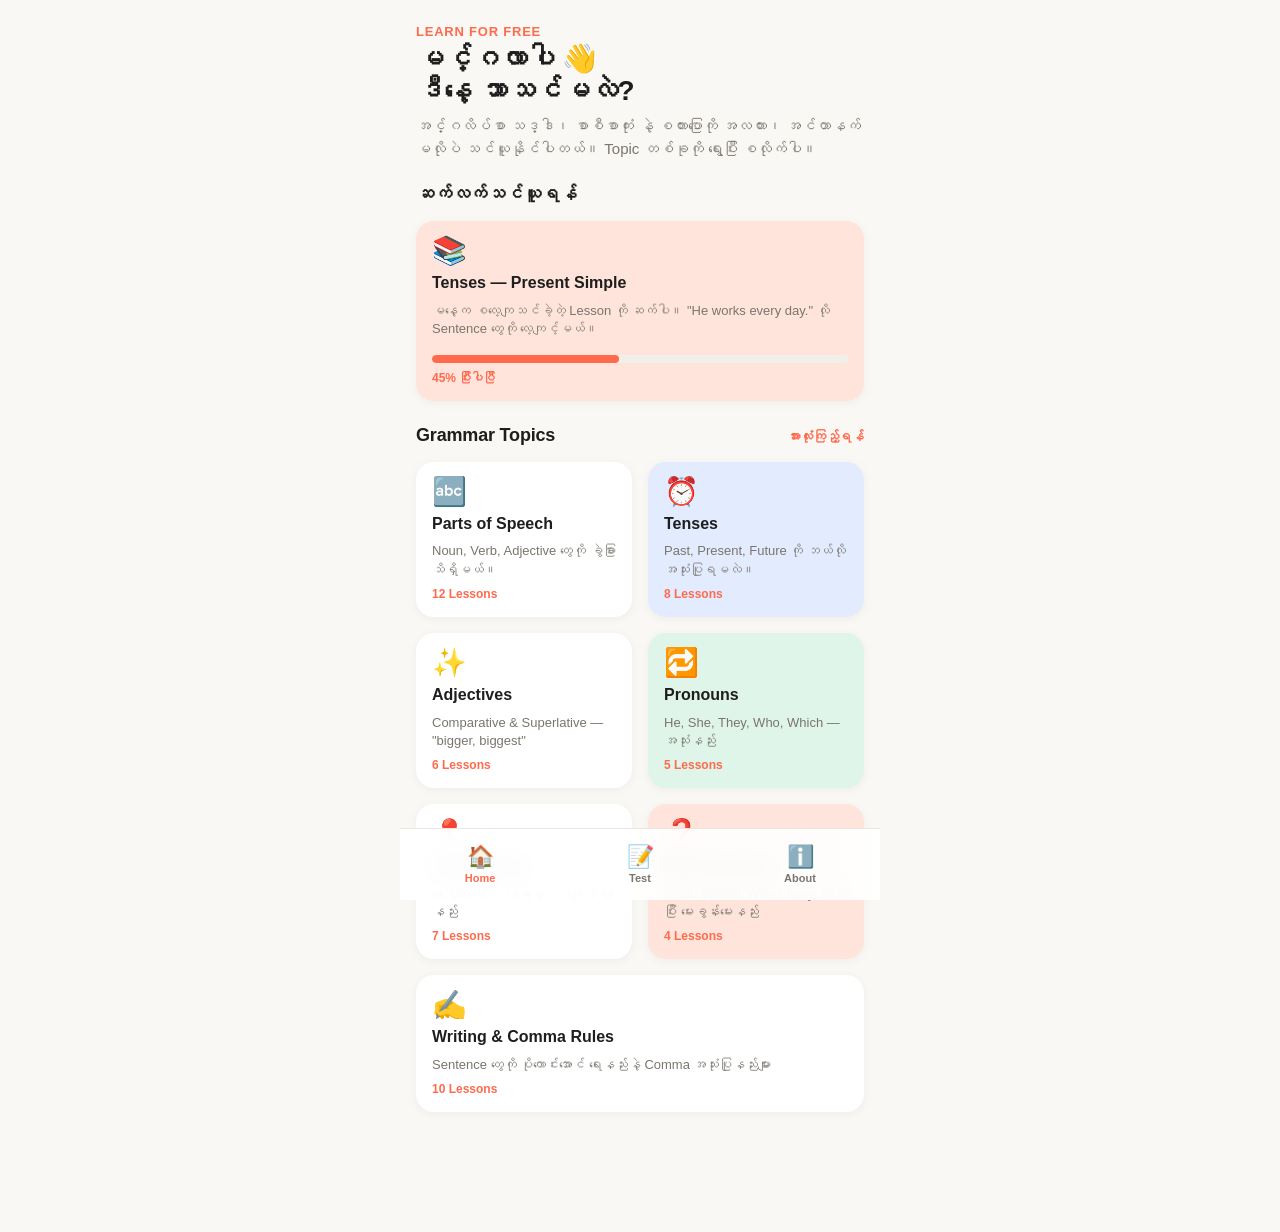
==== index.html @ e7f91034 "Initial app shell: HTML/CSS/JS PWA with Home, Test, About views" ====
<!DOCTYPE html>
<html lang="my">
<head>
  <meta charset="UTF-8" />
  <meta name="viewport" content="width=device-width, initial-scale=1, viewport-fit=cover, maximum-scale=1" />
  <meta name="theme-color" content="#FAF8F4" />
  <meta name="description" content="Learn for Free — အင်္ဂလိပ်စာ သဒ္ဒါ၊ စာစီစာကုံး နှင့် စကားပြောကို အလကားသင်ယူပါ" />
  <title>Learn for Free</title>

  <link rel="manifest" href="manifest.json" />
  <link rel="icon" href="icons/icon-192.png" />
  <link rel="apple-touch-icon" href="icons/icon-192.png" />
  <link rel="stylesheet" href="css/style.css" />
</head>
<body>
  <div class="app">

    <!-- ============================================
         HOME VIEW
         ============================================ -->
    <main id="view-home" class="view" data-view="home">
      <header class="view-header">
        <div class="view-header__eyebrow">Learn for Free</div>
        <h1 class="view-header__title">မင်္ဂလာပါ 👋<br />ဒီနေ့ ဘာသင်မလဲ?</h1>
        <p class="view-header__subtitle">
          အင်္ဂလိပ်စာ သဒ္ဒါ၊ စာစီစာကုံး နဲ့ စကားပြောကို အလကား၊ အင်တာနက်မလိုပဲ သင်ယူနိုင်ပါတယ်။ Topic တစ်ခုကို ရွေးပြီး စလိုက်ပါ။
        </p>
      </header>

      <section aria-labelledby="continue-heading">
        <div class="section-title" id="continue-heading">ဆက်လက်သင်ယူရန်</div>
        <div class="bento-grid bento-grid--single mb-lg">
          <div class="bento-card bento-card--accent">
            <div class="bento-card__icon">📚</div>
            <div class="bento-card__title">Tenses — Present Simple</div>
            <div class="bento-card__desc">မနေ့က စလေ့ကျသင်ခဲ့တဲ့ Lesson ကို ဆက်ပါ။ "He works every day." လို Sentence တွေကို လေ့ကျင့်မယ်။</div>
            <div class="progress mt-sm">
              <div class="progress__fill" style="width: 45%;"></div>
            </div>
            <div class="bento-card__meta">45% ပြီးပါပြီ</div>
          </div>
        </div>
      </section>

      <section aria-labelledby="topics-heading">
        <div class="section-title section-title--with-action" id="topics-heading">
          <span>Grammar Topics</span>
          <span class="section-title__action">အားလုံးကြည့်ရန်</span>
        </div>

        <div class="bento-grid">
          <div class="bento-card">
            <div class="bento-card__icon">🔤</div>
            <div class="bento-card__title">Parts of Speech</div>
            <div class="bento-card__desc">Noun, Verb, Adjective တွေကို ခွဲခြားသိရှိမယ်။</div>
            <div class="bento-card__meta">12 Lessons</div>
          </div>

          <div class="bento-card bento-card--accent2">
            <div class="bento-card__icon">⏰</div>
            <div class="bento-card__title">Tenses</div>
            <div class="bento-card__desc">Past, Present, Future ကို ဘယ်လို အသုံးပြုရမလဲ။</div>
            <div class="bento-card__meta">8 Lessons</div>
          </div>

          <div class="bento-card">
            <div class="bento-card__icon">✨</div>
            <div class="bento-card__title">Adjectives</div>
            <div class="bento-card__desc">Comparative & Superlative — "bigger, biggest"</div>
            <div class="bento-card__meta">6 Lessons</div>
          </div>

          <div class="bento-card bento-card--success">
            <div class="bento-card__icon">🔁</div>
            <div class="bento-card__title">Pronouns</div>
            <div class="bento-card__desc">He, She, They, Who, Which — အသုံးနည်း</div>
            <div class="bento-card__meta">5 Lessons</div>
          </div>

          <div class="bento-card">
            <div class="bento-card__icon">📍</div>
            <div class="bento-card__title">Prepositions</div>
            <div class="bento-card__desc">In, On, At — နေရာနှင့်အချိန် ပြောနည်း</div>
            <div class="bento-card__meta">7 Lessons</div>
          </div>

          <div class="bento-card bento-card--accent">
            <div class="bento-card__icon">❓</div>
            <div class="bento-card__title">Wh- Questions</div>
            <div class="bento-card__desc">What, Where, When, Why ကို သုံးပြီး မေးခွန်းမေးနည်း</div>
            <div class="bento-card__meta">4 Lessons</div>
          </div>

          <div class="bento-card bento-card--span2">
            <div class="bento-card__icon">✍️</div>
            <div class="bento-card__title">Writing &amp; Comma Rules</div>
            <div class="bento-card__desc">Sentence တွေကို ပိုကောင်းအောင် ရေးနည်းနဲ့ Comma အသုံးပြုနည်းများ</div>
            <div class="bento-card__meta">10 Lessons</div>
          </div>
        </div>
      </section>
    </main>

    <!-- ============================================
         TEST VIEW
         ============================================ -->
    <main id="view-test" class="view" data-view="test" hidden>
      <header class="view-header">
        <div class="view-header__eyebrow">Test Yourself</div>
        <h1 class="view-header__title">အလေ့အကျင့်လေ့ကျင့်မယ်</h1>
        <p class="view-header__subtitle">Topic တစ်ခုရွေးပြီး Quiz စမ်းကြည့်ပါ။ အဖြေမှန်ရင် စိမ်းပြမယ်၊ မှားရင် ပြန်ကြည့်နိုင်အောင် ရင့်ပြမယ်။</p>
      </header>

      <div class="chip-row" id="testCategoryChips">
        <button class="chip is-active" data-category="tenses">Tenses</button>
        <button class="chip" data-category="adjectives">Adjectives</button>
        <button class="chip" data-category="pronouns">Pronouns</button>
        <button class="chip" data-category="prepositions">Prepositions</button>
        <button class="chip" data-category="commas">Commas</button>
      </div>

      <div class="quiz-card">
        <div class="progress mb-md">
          <div class="progress__fill" id="quizProgressFill" style="width: 20%;"></div>
        </div>
        <div class="bento-card__meta mb-sm" id="quizCounter">Question 1 / 5</div>
        <div class="quiz-card__question" id="quizQuestion">
          "She _____ to school every morning."
        </div>
        <div class="quiz-options" id="quizOptions">
          <button class="quiz-option" data-correct="false">go</button>
          <button class="quiz-option" data-correct="true">goes</button>
          <button class="quiz-option" data-correct="false">going</button>
          <button class="quiz-option" data-correct="false">gone</button>
        </div>
      </div>

      <button class="btn btn--primary" id="quizNextBtn" disabled>အဖြေရွေးပါ</button>
    </main>

    <!-- ============================================
         ABOUT VIEW
         ============================================ -->
    <main id="view-about" class="view" data-view="about" hidden>
      <header class="view-header">
        <div class="view-header__eyebrow">About</div>
        <h1 class="view-header__title">Learn for Free အကြောင်း</h1>
        <p class="view-header__subtitle">
          Internet မရှိတဲ့နေရာတွေမှာနေထိုင်တဲ့ ကျောင်းသားလူငယ်တွေအတွက် အလကား၊ Offline အင်္ဂလိပ်စာ သင်ခန်းစာ Application တစ်ခုပါ။
        </p>
      </header>

      <div class="bento-grid bento-grid--single mb-lg">
        <div class="bento-card bento-card--accent">
          <div class="bento-card__icon">💙</div>
          <div class="bento-card__title">Offline-First</div>
          <div class="bento-card__desc">Internet ချိတ်ဖို့ မလိုပါ — တစ်ခါသင်ယူပြီးရင် Data မလိုအပ်ပဲ ထပ်ပြန်အသုံးပြုနိုင်ပါတယ်။</div>
        </div>
      </div>

      <div class="section-title">App အချက်အလက်များ</div>
      <div class="info-list">
        <div class="info-row">
          <span class="info-row__label">📦 Version</span>
          <span class="info-row__value">1.0.0</span>
        </div>
        <div class="info-row">
          <span class="info-row__label">🌐 Language</span>
          <span class="info-row__value">Burmese / English</span>
        </div>
        <div class="info-row">
          <span class="info-row__label">📶 Connectivity</span>
          <span class="info-row__value">Offline-ready</span>
        </div>
        <div class="info-row">
          <span class="info-row__label">🎯 Audience</span>
          <span class="info-row__value">Teens &amp; Young Adults</span>
        </div>
      </div>

      <div class="section-title">အကူအညီ</div>
      <div class="info-list mb-lg">
        <button class="info-row" id="resetProgressBtn" type="button">
          <span class="info-row__label">🔄 Progress ကို ပြန်စမယ်</span>
          <span class="info-row__value">›</span>
        </button>
        <a class="info-row" href="#">
          <span class="info-row__label">💬 Feedback ပေးမယ်</span>
          <span class="info-row__value">›</span>
        </a>
      </div>

      <p class="text-center" style="font-size: 12px; color: var(--color-text-muted);">
        Made with 💛 for students learning anywhere.
      </p>
    </main>

    <!-- ============================================
         BOTTOM NAVBAR
         ============================================ -->
    <nav class="navbar" aria-label="Main navigation">
      <button class="nav-item is-active" data-target="home">
        <span class="nav-item__icon">🏠</span>
        <span>Home</span>
      </button>
      <button class="nav-item" data-target="test">
        <span class="nav-item__icon">📝</span>
        <span>Test</span>
      </button>
      <button class="nav-item" data-target="about">
        <span class="nav-item__icon">ℹ️</span>
        <span>About</span>
      </button>
    </nav>
  </div>

  <script src="js/app.js"></script>
</body>
</html>
---- css/style.css ----
/* =========================================================
   Learn for Free — Design Tokens & Global Styles
   Gen-Z minimalist, off-white + bento grid aesthetic
   ========================================================= */

:root {
  /* Colors */
  --color-bg: #FAF8F4;
  --color-surface: #FFFFFF;
  --color-surface-alt: #F2EFE9;
  --color-text: #1E1E1E;
  --color-text-muted: #7A766E;
  --color-border: #ECE8E0;

  --color-accent: #FF6A4D;       /* coral */
  --color-accent-soft: #FFE4DB;  /* light coral tint for cards */
  --color-accent-2: #4D7CFF;     /* secondary blue */
  --color-accent-2-soft: #E3EBFF;
  --color-success: #3FB27F;
  --color-success-soft: #DFF5EA;
  --color-warning: #FFB74D;

  /* Radii */
  --radius-sm: 12px;
  --radius-md: 18px;
  --radius-lg: 24px;
  --radius-pill: 999px;

  /* Spacing */
  --space-xs: 4px;
  --space-sm: 8px;
  --space-md: 16px;
  --space-lg: 24px;
  --space-xl: 32px;

  /* Shadows */
  --shadow-card: 0 2px 10px rgba(30, 30, 30, 0.05);
  --shadow-tap: 0 1px 4px rgba(30, 30, 30, 0.06);

  /* Typography */
  --font-base: -apple-system, BlinkMacSystemFont, "Segoe UI", Roboto, "Helvetica Neue", Arial, sans-serif;

  /* Layout */
  --navbar-height: 72px;
  --max-width: 480px;
}

/* =========================================================
   Reset
   ========================================================= */

* {
  margin: 0;
  padding: 0;
  box-sizing: border-box;
  -webkit-tap-highlight-color: transparent;
}

html, body {
  height: 100%;
}

body {
  font-family: var(--font-base);
  background: var(--color-bg);
  color: var(--color-text);
  -webkit-font-smoothing: antialiased;
  overscroll-behavior-y: none;
}

img, svg {
  display: block;
  max-width: 100%;
}

button {
  font-family: inherit;
  border: none;
  background: none;
  cursor: pointer;
}

a {
  color: inherit;
  text-decoration: none;
}

/* =========================================================
   App Shell Layout
   ========================================================= */

.app {
  max-width: var(--max-width);
  margin: 0 auto;
  min-height: 100vh;
  display: flex;
  flex-direction: column;
  background: var(--color-bg);
  position: relative;
}

.view {
  flex: 1;
  padding: var(--space-lg) var(--space-md) calc(var(--navbar-height) + var(--space-lg));
  animation: fade-in 0.18s ease-out;
}

.view[hidden] {
  display: none;
}

@keyframes fade-in {
  from { opacity: 0; transform: translateY(6px); }
  to { opacity: 1; transform: translateY(0); }
}

/* =========================================================
   Top Header
   ========================================================= */

.view-header {
  margin-bottom: var(--space-lg);
}

.view-header__eyebrow {
  font-size: 13px;
  font-weight: 600;
  color: var(--color-accent);
  text-transform: uppercase;
  letter-spacing: 0.06em;
  margin-bottom: var(--space-xs);
}

.view-header__title {
  font-size: 28px;
  font-weight: 800;
  letter-spacing: -0.01em;
  line-height: 1.15;
}

.view-header__subtitle {
  margin-top: var(--space-sm);
  font-size: 15px;
  color: var(--color-text-muted);
  line-height: 1.5;
}

/* =========================================================
   Bento Grid
   ========================================================= */

.bento-grid {
  display: grid;
  grid-template-columns: repeat(2, 1fr);
  gap: var(--space-md);
  margin-bottom: var(--space-lg);
}

.bento-grid--single {
  grid-template-columns: 1fr;
}

.bento-card {
  background: var(--color-surface);
  border-radius: var(--radius-md);
  padding: var(--space-md);
  box-shadow: var(--shadow-card);
  display: flex;
  flex-direction: column;
  gap: var(--space-sm);
  transition: transform 0.12s ease, box-shadow 0.12s ease;
}

.bento-card--span2 {
  grid-column: span 2;
}

.bento-card--accent {
  background: var(--color-accent-soft);
}

.bento-card--accent2 {
  background: var(--color-accent-2-soft);
}

.bento-card--success {
  background: var(--color-success-soft);
}

.bento-card:active {
  transform: scale(0.98);
  box-shadow: var(--shadow-tap);
}

.bento-card__icon {
  font-size: 28px;
  line-height: 1;
}

.bento-card__title {
  font-size: 16px;
  font-weight: 700;
  line-height: 1.3;
}

.bento-card__desc {
  font-size: 13px;
  color: var(--color-text-muted);
  line-height: 1.4;
}

.bento-card__meta {
  margin-top: auto;
  font-size: 12px;
  font-weight: 600;
  color: var(--color-accent);
}

/* =========================================================
   Section headings
   ========================================================= */

.section-title {
  font-size: 18px;
  font-weight: 800;
  margin-bottom: var(--space-md);
  letter-spacing: -0.01em;
}

.section-title--with-action {
  display: flex;
  align-items: baseline;
  justify-content: space-between;
}

.section-title__action {
  font-size: 13px;
  font-weight: 600;
  color: var(--color-accent);
}

/* =========================================================
   Buttons
   ========================================================= */

.btn {
  display: inline-flex;
  align-items: center;
  justify-content: center;
  gap: var(--space-sm);
  font-size: 15px;
  font-weight: 700;
  padding: 14px 24px;
  border-radius: var(--radius-pill);
  transition: transform 0.08s ease, opacity 0.12s ease;
  width: 100%;
}

.btn:active {
  transform: scale(0.97);
}

.btn--primary {
  background: var(--color-accent);
  color: #FFFFFF;
}

.btn--secondary {
  background: var(--color-surface);
  color: var(--color-text);
  border: 1px solid var(--color-border);
}

.btn--ghost {
  background: var(--color-surface-alt);
  color: var(--color-text);
}

.btn--full {
  width: 100%;
}

.btn--sm {
  padding: 10px 18px;
  font-size: 13px;
  width: auto;
}

.btn[disabled] {
  opacity: 0.4;
  pointer-events: none;
}

/* =========================================================
   Progress bar
   ========================================================= */

.progress {
  width: 100%;
  height: 8px;
  background: var(--color-surface-alt);
  border-radius: var(--radius-pill);
  overflow: hidden;
}

.progress__fill {
  height: 100%;
  background: var(--color-accent);
  border-radius: var(--radius-pill);
  transition: width 0.25s ease;
}

/* =========================================================
   Chips / Tags
   ========================================================= */

.chip-row {
  display: flex;
  gap: var(--space-sm);
  overflow-x: auto;
  padding-bottom: var(--space-xs);
  margin-bottom: var(--space-lg);
  scrollbar-width: none;
}

.chip-row::-webkit-scrollbar {
  display: none;
}

.chip {
  flex: 0 0 auto;
  padding: 8px 16px;
  border-radius: var(--radius-pill);
  background: var(--color-surface);
  border: 1px solid var(--color-border);
  font-size: 13px;
  font-weight: 600;
  color: var(--color-text-muted);
  white-space: nowrap;
  transition: background 0.12s ease, color 0.12s ease;
}

.chip.is-active {
  background: var(--color-text);
  color: var(--color-bg);
  border-color: var(--color-text);
}

/* =========================================================
   Test / Quiz components
   ========================================================= */

.quiz-card {
  background: var(--color-surface);
  border-radius: var(--radius-lg);
  padding: var(--space-lg);
  box-shadow: var(--shadow-card);
  margin-bottom: var(--space-lg);
}

.quiz-card__question {
  font-size: 18px;
  font-weight: 700;
  line-height: 1.4;
  margin-bottom: var(--space-lg);
}

.quiz-options {
  display: flex;
  flex-direction: column;
  gap: var(--space-sm);
}

.quiz-option {
  text-align: left;
  padding: 14px 16px;
  border-radius: var(--radius-md);
  background: var(--color-surface-alt);
  font-size: 15px;
  font-weight: 600;
  border: 2px solid transparent;
  transition: background 0.12s ease, border-color 0.12s ease, transform 0.08s ease;
}

.quiz-option:active {
  transform: scale(0.99);
}

.quiz-option.is-selected {
  border-color: var(--color-accent-2);
  background: var(--color-accent-2-soft);
}

.quiz-option.is-correct {
  border-color: var(--color-success);
  background: var(--color-success-soft);
}

.quiz-option.is-incorrect {
  border-color: var(--color-accent);
  background: var(--color-accent-soft);
}

/* =========================================================
   Profile / About list rows
   ========================================================= */

.info-list {
  background: var(--color-surface);
  border-radius: var(--radius-md);
  overflow: hidden;
  box-shadow: var(--shadow-card);
  margin-bottom: var(--space-lg);
}

.info-row {
  display: flex;
  align-items: center;
  justify-content: space-between;
  gap: var(--space-md);
  padding: 14px var(--space-md);
  border-bottom: 1px solid var(--color-border);
  font-size: 15px;
  font-weight: 600;
}

.info-row:last-child {
  border-bottom: none;
}

.info-row__label {
  display: flex;
  align-items: center;
  gap: var(--space-sm);
}

.info-row__value {
  color: var(--color-text-muted);
  font-weight: 500;
  font-size: 14px;
}

/* =========================================================
   Bottom Navbar
   ========================================================= */

.navbar {
  position: fixed;
  bottom: 0;
  left: 0;
  right: 0;
  max-width: var(--max-width);
  margin: 0 auto;
  height: var(--navbar-height);
  background: rgba(255, 255, 255, 0.92);
  backdrop-filter: blur(12px);
  border-top: 1px solid var(--color-border);
  display: flex;
  align-items: center;
  justify-content: space-around;
  padding-bottom: env(safe-area-inset-bottom);
  z-index: 100;
}

.nav-item {
  display: flex;
  flex-direction: column;
  align-items: center;
  justify-content: center;
  gap: 4px;
  flex: 1;
  height: 100%;
  font-size: 11px;
  font-weight: 700;
  color: var(--color-text-muted);
  transition: color 0.12s ease, transform 0.08s ease;
}

.nav-item:active {
  transform: scale(0.94);
}

.nav-item__icon {
  font-size: 22px;
  line-height: 1;
}

.nav-item.is-active {
  color: var(--color-accent);
}

/* =========================================================
   Utility
   ========================================================= */

.text-center { text-align: center; }
.mt-sm { margin-top: var(--space-sm); }
.mt-md { margin-top: var(--space-md); }
.mt-lg { margin-top: var(--space-lg); }
.mb-sm { margin-bottom: var(--space-sm); }
.mb-md { margin-bottom: var(--space-md); }
.mb-lg { margin-bottom: var(--space-lg); }

.empty-state {
  text-align: center;
  padding: var(--space-xl) var(--space-md);
  color: var(--color-text-muted);
}

.empty-state__icon {
  font-size: 40px;
  margin-bottom: var(--space-sm);
}
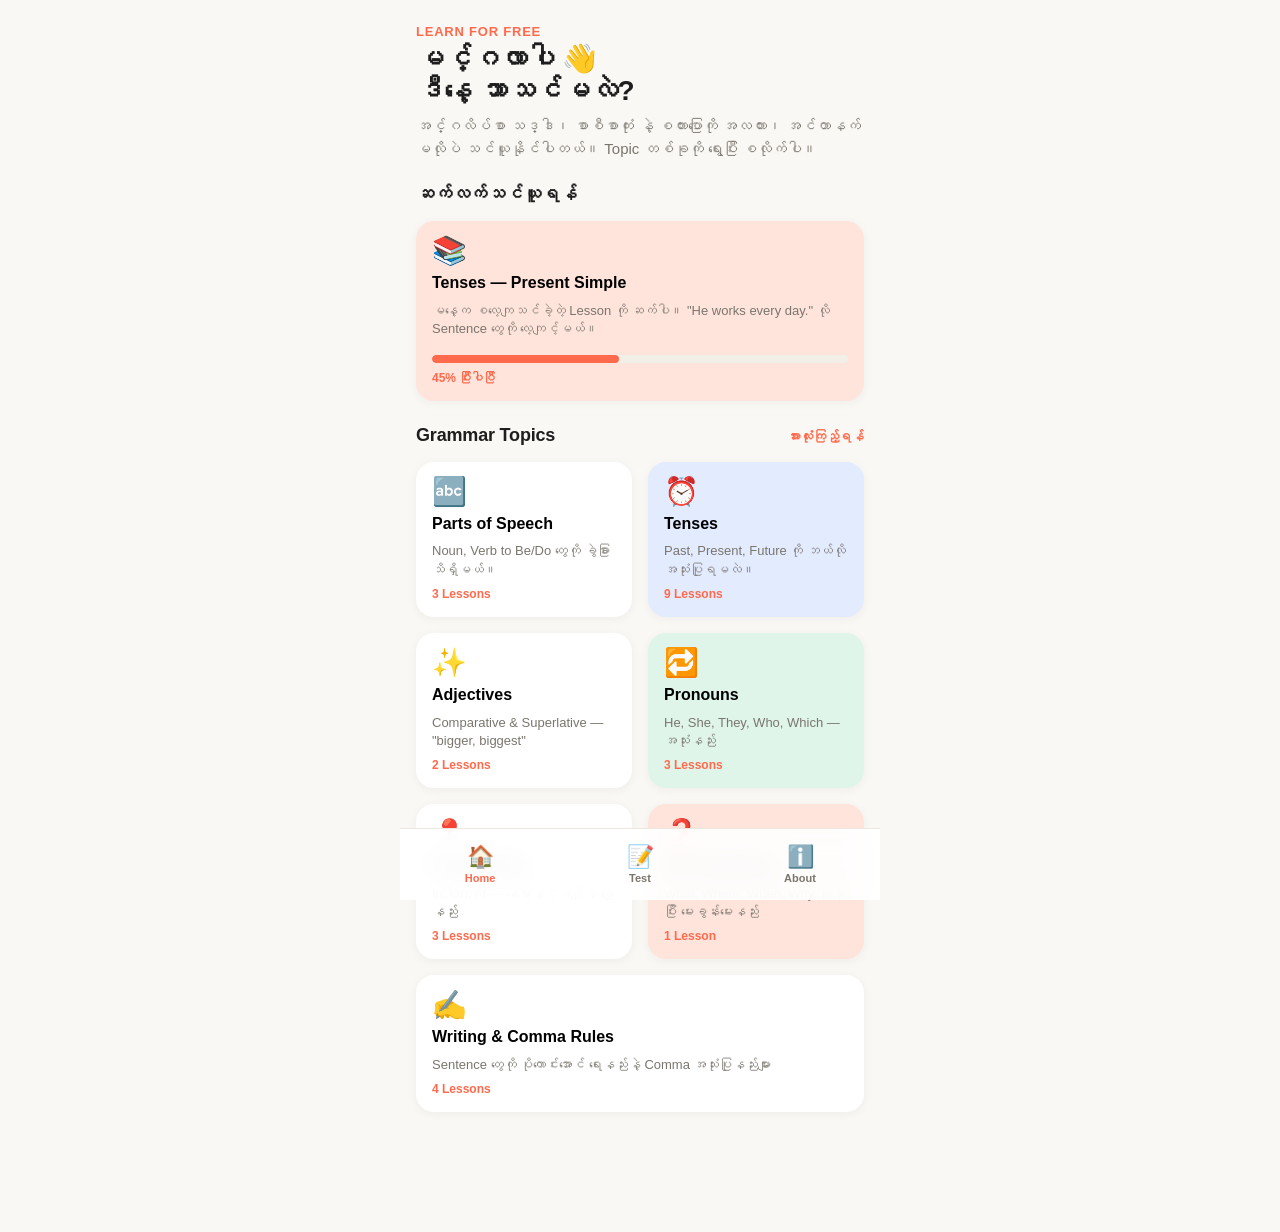
==== commit d8e5327a: "Add full lesson content for all 7 topics + wire lessons/quiz" ====
--- a/index.html
+++ b/index.html
@@ -30,7 +30,7 @@
       <section aria-labelledby="continue-heading">
         <div class="section-title" id="continue-heading">ဆက်လက်သင်ယူရန်</div>
         <div class="bento-grid bento-grid--single mb-lg">
-          <div class="bento-card bento-card--accent">
+          <button class="bento-card bento-card--accent" data-topic="tenses" data-lesson="present-simple">
             <div class="bento-card__icon">📚</div>
             <div class="bento-card__title">Tenses — Present Simple</div>
             <div class="bento-card__desc">မနေ့က စလေ့ကျသင်ခဲ့တဲ့ Lesson ကို ဆက်ပါ။ "He works every day." လို Sentence တွေကို လေ့ကျင့်မယ်။</div>
@@ -38,7 +38,7 @@
               <div class="progress__fill" style="width: 45%;"></div>
             </div>
             <div class="bento-card__meta">45% ပြီးပါပြီ</div>
-          </div>
+          </button>
         </div>
       </section>
 
@@ -49,56 +49,81 @@
         </div>
 
         <div class="bento-grid">
-          <div class="bento-card">
+          <button class="bento-card" data-topic="parts-of-speech">
             <div class="bento-card__icon">🔤</div>
             <div class="bento-card__title">Parts of Speech</div>
-            <div class="bento-card__desc">Noun, Verb, Adjective တွေကို ခွဲခြားသိရှိမယ်။</div>
-            <div class="bento-card__meta">12 Lessons</div>
-          </div>
-
-          <div class="bento-card bento-card--accent2">
+            <div class="bento-card__desc">Noun, Verb to Be/Do တွေကို ခွဲခြားသိရှိမယ်။</div>
+            <div class="bento-card__meta">3 Lessons</div>
+          </button>
+
+          <button class="bento-card bento-card--accent2" data-topic="tenses">
             <div class="bento-card__icon">⏰</div>
             <div class="bento-card__title">Tenses</div>
             <div class="bento-card__desc">Past, Present, Future ကို ဘယ်လို အသုံးပြုရမလဲ။</div>
-            <div class="bento-card__meta">8 Lessons</div>
-          </div>
-
-          <div class="bento-card">
+            <div class="bento-card__meta">9 Lessons</div>
+          </button>
+
+          <button class="bento-card" data-topic="adjectives">
             <div class="bento-card__icon">✨</div>
             <div class="bento-card__title">Adjectives</div>
             <div class="bento-card__desc">Comparative & Superlative — "bigger, biggest"</div>
-            <div class="bento-card__meta">6 Lessons</div>
-          </div>
-
-          <div class="bento-card bento-card--success">
+            <div class="bento-card__meta">2 Lessons</div>
+          </button>
+
+          <button class="bento-card bento-card--success" data-topic="pronouns">
             <div class="bento-card__icon">🔁</div>
             <div class="bento-card__title">Pronouns</div>
             <div class="bento-card__desc">He, She, They, Who, Which — အသုံးနည်း</div>
-            <div class="bento-card__meta">5 Lessons</div>
-          </div>
-
-          <div class="bento-card">
+            <div class="bento-card__meta">3 Lessons</div>
+          </button>
+
+          <button class="bento-card" data-topic="prepositions">
             <div class="bento-card__icon">📍</div>
             <div class="bento-card__title">Prepositions</div>
             <div class="bento-card__desc">In, On, At — နေရာနှင့်အချိန် ပြောနည်း</div>
-            <div class="bento-card__meta">7 Lessons</div>
-          </div>
-
-          <div class="bento-card bento-card--accent">
+            <div class="bento-card__meta">3 Lessons</div>
+          </button>
+
+          <button class="bento-card bento-card--accent" data-topic="wh-questions">
             <div class="bento-card__icon">❓</div>
             <div class="bento-card__title">Wh- Questions</div>
             <div class="bento-card__desc">What, Where, When, Why ကို သုံးပြီး မေးခွန်းမေးနည်း</div>
-            <div class="bento-card__meta">4 Lessons</div>
-          </div>
-
-          <div class="bento-card bento-card--span2">
+            <div class="bento-card__meta">1 Lesson</div>
+          </button>
+
+          <button class="bento-card bento-card--span2" data-topic="writing">
             <div class="bento-card__icon">✍️</div>
             <div class="bento-card__title">Writing &amp; Comma Rules</div>
             <div class="bento-card__desc">Sentence တွေကို ပိုကောင်းအောင် ရေးနည်းနဲ့ Comma အသုံးပြုနည်းများ</div>
-            <div class="bento-card__meta">10 Lessons</div>
-          </div>
+            <div class="bento-card__meta">4 Lessons</div>
+          </button>
         </div>
       </section>
+    </main>
+
+    <!-- ============================================
+         LESSON LIST VIEW (opened from Home bento cards)
+         ============================================ -->
+    <main id="view-lessons" class="view" data-view="lessons" hidden>
+      <button class="back-btn" id="lessonsBackBtn" type="button">‹ Home သို့ပြန်သွားမယ်</button>
+      <header class="view-header">
+        <div class="view-header__eyebrow" id="lessonsEyebrow">Topic</div>
+        <h1 class="view-header__title" id="lessonsTitle">—</h1>
+      </header>
+      <div class="lesson-list" id="lessonList">
+        <div class="empty-state">
+          <div class="empty-state__icon">⏳</div>
+          <div>Lessons များ Load လုပ်နေပါသည်...</div>
+        </div>
+      </div>
+    </main>
+
+    <!-- ============================================
+         LESSON DETAIL VIEW
+         ============================================ -->
+    <main id="view-lesson" class="view" data-view="lesson" hidden>
+      <button class="back-btn" id="lessonBackBtn" type="button">‹ Lessons စာရင်းသို့ပြန်သွားမယ်</button>
+      <div id="lessonContent"></div>
     </main>
 
     <!-- ============================================
@@ -112,11 +137,13 @@
       </header>
 
       <div class="chip-row" id="testCategoryChips">
+        <button class="chip" data-category="parts-of-speech">Parts of Speech</button>
         <button class="chip is-active" data-category="tenses">Tenses</button>
         <button class="chip" data-category="adjectives">Adjectives</button>
         <button class="chip" data-category="pronouns">Pronouns</button>
         <button class="chip" data-category="prepositions">Prepositions</button>
-        <button class="chip" data-category="commas">Commas</button>
+        <button class="chip" data-category="wh-questions">Wh- Questions</button>
+        <button class="chip" data-category="writing">Writing &amp; Commas</button>
       </div>
 
       <div class="quiz-card">
--- a/css/style.css
+++ b/css/style.css
@@ -190,6 +190,14 @@
 .bento-card:active {
   transform: scale(0.98);
   box-shadow: var(--shadow-tap);
+}
+
+/* Bento cards are <button> elements when tappable — reset button defaults */
+button.bento-card {
+  width: 100%;
+  text-align: left;
+  font-family: inherit;
+  cursor: pointer;
 }
 
 .bento-card__icon {
@@ -399,6 +407,210 @@
 .quiz-option.is-incorrect {
   border-color: var(--color-accent);
   background: var(--color-accent-soft);
+}
+
+/* =========================================================
+   Back button (Lesson list / Lesson detail views)
+   ========================================================= */
+
+.back-btn {
+  display: inline-flex;
+  align-items: center;
+  gap: 4px;
+  font-size: 13px;
+  font-weight: 700;
+  color: var(--color-accent);
+  padding: 8px 0;
+  margin-bottom: var(--space-sm);
+}
+
+.back-btn:active {
+  opacity: 0.6;
+}
+
+/* =========================================================
+   Lesson list
+   ========================================================= */
+
+.lesson-list {
+  display: flex;
+  flex-direction: column;
+  gap: var(--space-sm);
+}
+
+.lesson-card {
+  display: flex;
+  align-items: center;
+  gap: var(--space-md);
+  width: 100%;
+  text-align: left;
+  background: var(--color-surface);
+  border-radius: var(--radius-md);
+  padding: var(--space-md);
+  box-shadow: var(--shadow-card);
+  font-family: inherit;
+  cursor: pointer;
+  transition: transform 0.08s ease, box-shadow 0.12s ease;
+}
+
+.lesson-card:active {
+  transform: scale(0.98);
+  box-shadow: var(--shadow-tap);
+}
+
+.lesson-card__index {
+  flex: 0 0 auto;
+  width: 32px;
+  height: 32px;
+  border-radius: var(--radius-pill);
+  background: var(--color-accent-soft);
+  color: var(--color-accent);
+  font-weight: 800;
+  font-size: 13px;
+  display: flex;
+  align-items: center;
+  justify-content: center;
+}
+
+.lesson-card__body {
+  flex: 1;
+  min-width: 0;
+}
+
+.lesson-card__title {
+  font-size: 15px;
+  font-weight: 700;
+  line-height: 1.3;
+}
+
+.lesson-card__tag {
+  margin-top: 2px;
+  font-size: 12px;
+  color: var(--color-text-muted);
+}
+
+.lesson-card__arrow {
+  flex: 0 0 auto;
+  color: var(--color-text-muted);
+  font-size: 18px;
+}
+
+/* =========================================================
+   Lesson detail content
+   ========================================================= */
+
+.lesson-detail__eyebrow {
+  font-size: 13px;
+  font-weight: 600;
+  color: var(--color-accent);
+  text-transform: uppercase;
+  letter-spacing: 0.06em;
+  margin-bottom: var(--space-xs);
+}
+
+.lesson-detail__title {
+  font-size: 24px;
+  font-weight: 800;
+  line-height: 1.2;
+  margin-bottom: var(--space-md);
+}
+
+.lesson-block {
+  background: var(--color-surface);
+  border-radius: var(--radius-md);
+  padding: var(--space-md);
+  box-shadow: var(--shadow-card);
+  margin-bottom: var(--space-md);
+}
+
+.lesson-block__title {
+  font-size: 14px;
+  font-weight: 800;
+  margin-bottom: var(--space-sm);
+  color: var(--color-text);
+}
+
+.lesson-block p {
+  font-size: 15px;
+  line-height: 1.7;
+  color: var(--color-text);
+}
+
+.lesson-block p + p {
+  margin-top: var(--space-sm);
+}
+
+.lesson-structure {
+  display: flex;
+  flex-direction: column;
+  gap: var(--space-xs);
+}
+
+.lesson-structure__row {
+  display: flex;
+  gap: var(--space-sm);
+  padding: 10px 12px;
+  background: var(--color-surface-alt);
+  border-radius: var(--radius-sm);
+  font-size: 13px;
+}
+
+.lesson-structure__label {
+  flex: 0 0 auto;
+  font-weight: 800;
+  color: var(--color-accent-2);
+  min-width: 64px;
+}
+
+.lesson-structure__value {
+  font-weight: 600;
+  word-break: break-word;
+}
+
+.lesson-examples {
+  display: flex;
+  flex-direction: column;
+  gap: var(--space-sm);
+}
+
+.lesson-example {
+  padding: 12px 14px;
+  background: var(--color-success-soft);
+  border-radius: var(--radius-sm);
+  border-left: 3px solid var(--color-success);
+}
+
+.lesson-example__en {
+  font-size: 15px;
+  font-weight: 700;
+}
+
+.lesson-example__mm {
+  margin-top: 2px;
+  font-size: 13px;
+  color: var(--color-text-muted);
+}
+
+.lesson-tips {
+  padding-left: 0;
+  list-style: none;
+  display: flex;
+  flex-direction: column;
+  gap: var(--space-sm);
+}
+
+.lesson-tips li {
+  font-size: 14px;
+  line-height: 1.6;
+  padding-left: 26px;
+  position: relative;
+}
+
+.lesson-tips li::before {
+  content: "💡";
+  position: absolute;
+  left: 0;
+  top: 0;
 }
 
 /* =========================================================
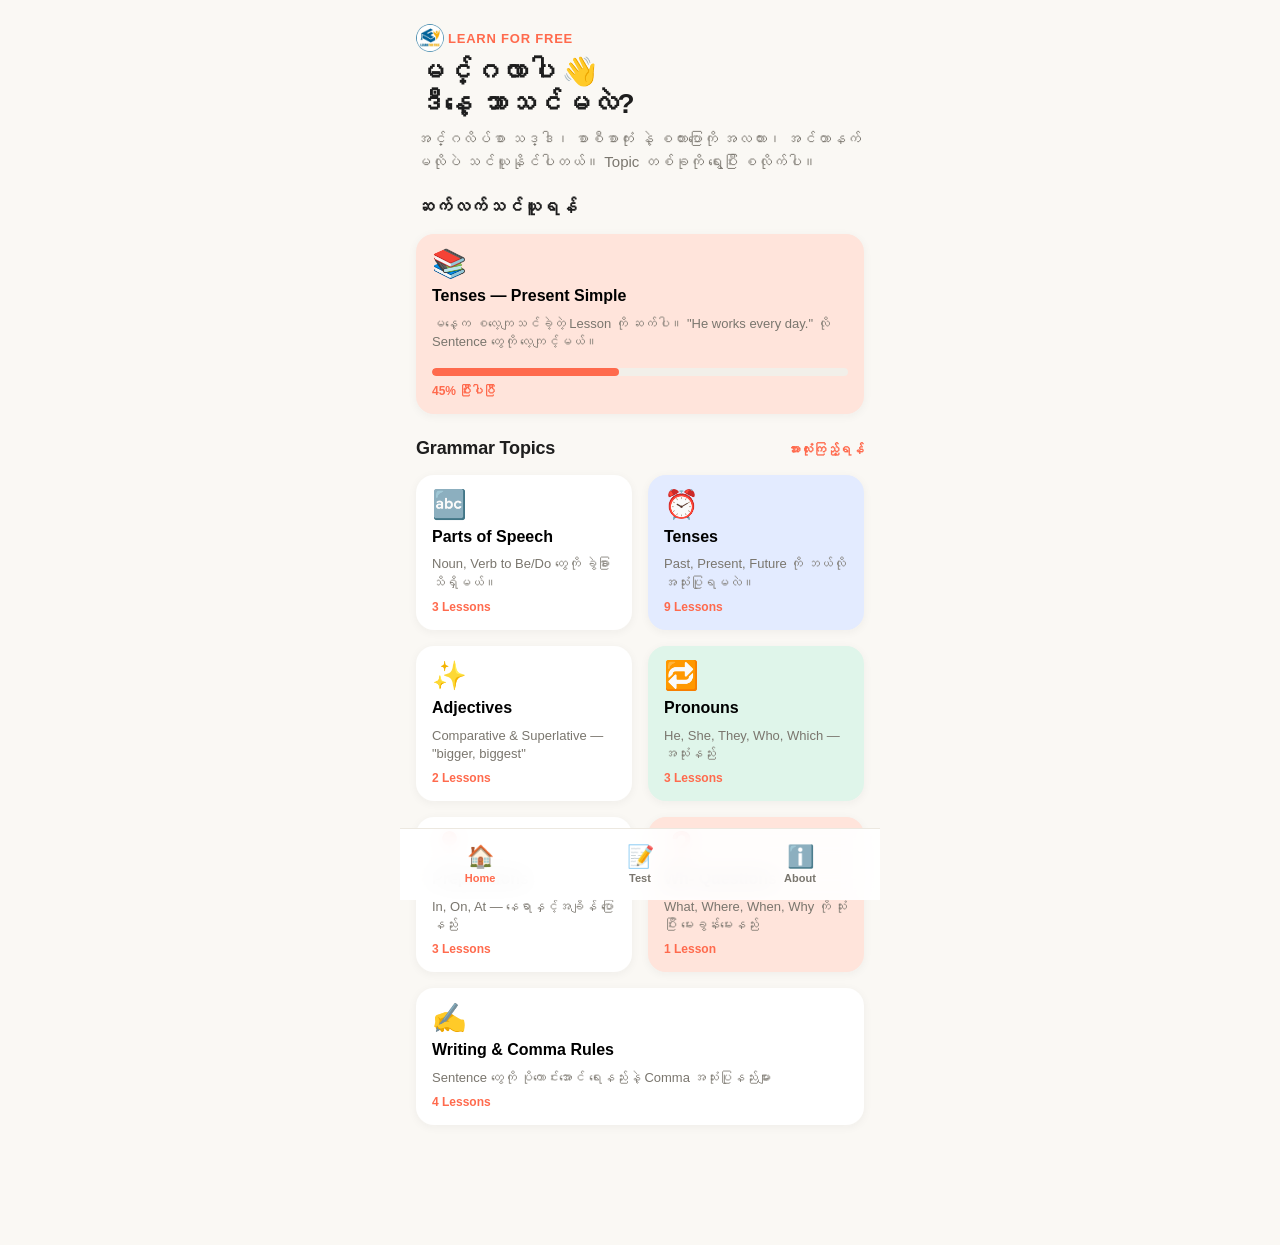
==== commit fc63dbef: "Add app logo to Home and About pages" ====
--- a/index.html
+++ b/index.html
@@ -20,7 +20,10 @@
          ============================================ -->
     <main id="view-home" class="view" data-view="home">
       <header class="view-header">
-        <div class="view-header__eyebrow">Learn for Free</div>
+        <div class="view-header__brand">
+          <img src="img/logo.jpg" alt="Learn for Free logo" class="view-header__logo" />
+          <div class="view-header__eyebrow">Learn for Free</div>
+        </div>
         <h1 class="view-header__title">မင်္ဂလာပါ 👋<br />ဒီနေ့ ဘာသင်မလဲ?</h1>
         <p class="view-header__subtitle">
           အင်္ဂလိပ်စာ သဒ္ဒါ၊ စာစီစာကုံး နဲ့ စကားပြောကို အလကား၊ အင်တာနက်မလိုပဲ သင်ယူနိုင်ပါတယ်။ Topic တစ်ခုကို ရွေးပြီး စလိုက်ပါ။
@@ -170,8 +173,9 @@
          ============================================ -->
     <main id="view-about" class="view" data-view="about" hidden>
       <header class="view-header">
-        <div class="view-header__eyebrow">About</div>
-        <h1 class="view-header__title">Learn for Free အကြောင်း</h1>
+        <img src="img/logo.jpg" alt="Learn for Free logo" class="about-logo" />
+        <div class="view-header__eyebrow text-center">About</div>
+        <h1 class="view-header__title text-center">Learn for Free အကြောင်း</h1>
         <p class="view-header__subtitle">
           Internet မရှိတဲ့နေရာတွေမှာနေထိုင်တဲ့ ကျောင်းသားလူငယ်တွေအတွက် အလကား၊ Offline အင်္ဂလိပ်စာ သင်ခန်းစာ Application တစ်ခုပါ။
         </p>
--- a/css/style.css
+++ b/css/style.css
@@ -129,6 +129,34 @@
   text-transform: uppercase;
   letter-spacing: 0.06em;
   margin-bottom: var(--space-xs);
+}
+
+.view-header__brand {
+  display: flex;
+  align-items: center;
+  gap: var(--space-xs);
+  margin-bottom: var(--space-xs);
+}
+
+.view-header__logo {
+  width: 28px;
+  height: 28px;
+  border-radius: 50%;
+  object-fit: cover;
+  flex-shrink: 0;
+}
+
+.view-header__brand .view-header__eyebrow {
+  margin-bottom: 0;
+}
+
+.about-logo {
+  display: block;
+  width: 96px;
+  height: 96px;
+  border-radius: 50%;
+  object-fit: cover;
+  margin: 0 auto var(--space-md);
 }
 
 .view-header__title {
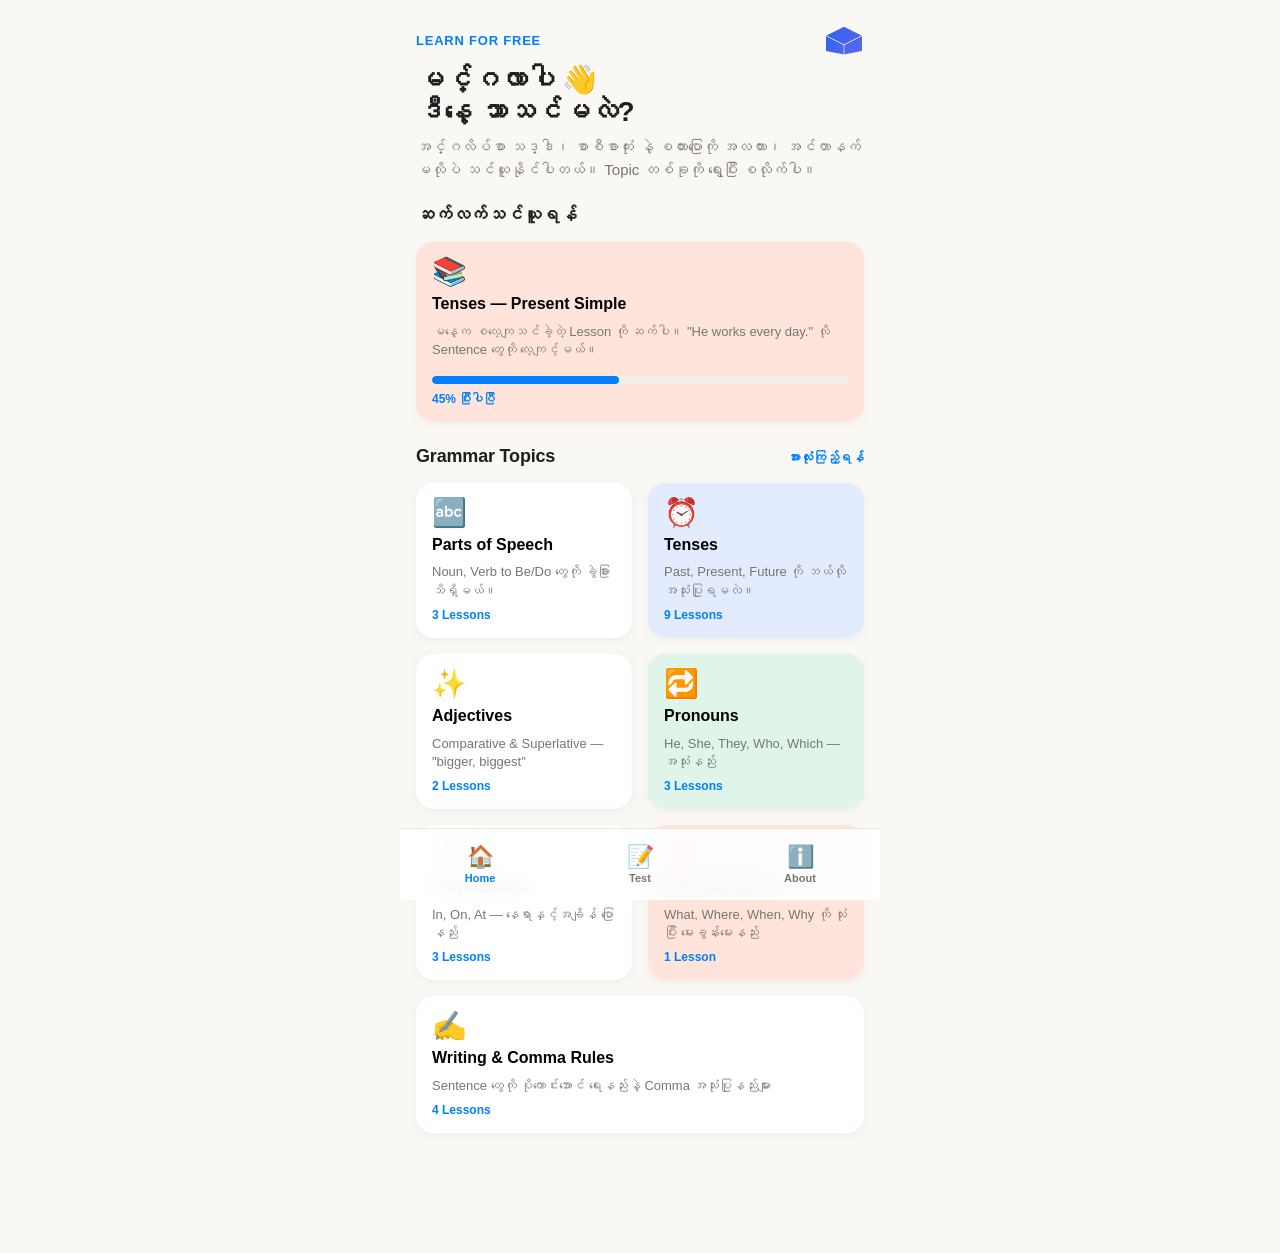
==== commit e4ee3ace: "Add gradient logo to Home header (top right)" ====
--- a/index.html
+++ b/index.html
@@ -4,7 +4,7 @@
   <meta charset="UTF-8" />
   <meta name="viewport" content="width=device-width, initial-scale=1, viewport-fit=cover, maximum-scale=1" />
   <meta name="theme-color" content="#FAF8F4" />
-  <meta name="description" content="Learn for Free — အင်္ဂလိပ်စာ သဒ္ဒါ၊ စာစီစာကုံး နှင့် စကားပြောကို အလကားသင်ယူပါ" />
+  <meta name="description" content="Learn for Free — အင်္ဂလိပ်စာ သဒ္ဒါ၊ စာစီစာကုံး နှင့် စကားပြောကို အခမဲ့ သင်ယူပါ" />
   <title>Learn for Free</title>
 
   <link rel="manifest" href="manifest.json" />
@@ -20,10 +20,15 @@
          ============================================ -->
     <main id="view-home" class="view" data-view="home">
       <header class="view-header">
-        <div class="view-header__brand">
-          <img src="img/logo.jpg" alt="Learn for Free logo" class="view-header__logo" />
+        <!-- <div class="view-header__toprow">
           <div class="view-header__eyebrow">Learn for Free</div>
-        </div>
+          <img src="icons/learn-for-free-icon.svg" alt="Learn for Free logo" class="view-header__logo-icon" />
+        </div> -->
+        <div class="view-header__toprow">
+          <div class="view-header__eyebrow">Learn for Free</div>
+          <img src="icons/learn-for-free-icon.svg" alt="Learn for Free logo" class="view-header__logo-icon" />
+        </div>
+
         <h1 class="view-header__title">မင်္ဂလာပါ 👋<br />ဒီနေ့ ဘာသင်မလဲ?</h1>
         <p class="view-header__subtitle">
           အင်္ဂလိပ်စာ သဒ္ဒါ၊ စာစီစာကုံး နဲ့ စကားပြောကို အလကား၊ အင်တာနက်မလိုပဲ သင်ယူနိုင်ပါတယ်။ Topic တစ်ခုကို ရွေးပြီး စလိုက်ပါ။
--- a/css/style.css
+++ b/css/style.css
@@ -12,7 +12,7 @@
   --color-text-muted: #7A766E;
   --color-border: #ECE8E0;
 
-  --color-accent: #FF6A4D;       /* coral */
+  --color-accent: #007FFF;       /* coral */
   --color-accent-soft: #FFE4DB;  /* light coral tint for cards */
   --color-accent-2: #4D7CFF;     /* secondary blue */
   --color-accent-2-soft: #E3EBFF;
@@ -131,6 +131,23 @@
   margin-bottom: var(--space-xs);
 }
 
+.view-header__toprow {
+  display: flex;
+  align-items: center;
+  justify-content: space-between;
+  margin-bottom: 8px;
+}
+
+.view-header__logo-icon {
+  width: 40px;
+  height: auto;
+}
+
+.view-header__toprow .view-header__eyebrow {
+  margin-bottom: 0;
+}
+
+/* Legacy — kept for About page */
 .view-header__brand {
   display: flex;
   align-items: center;
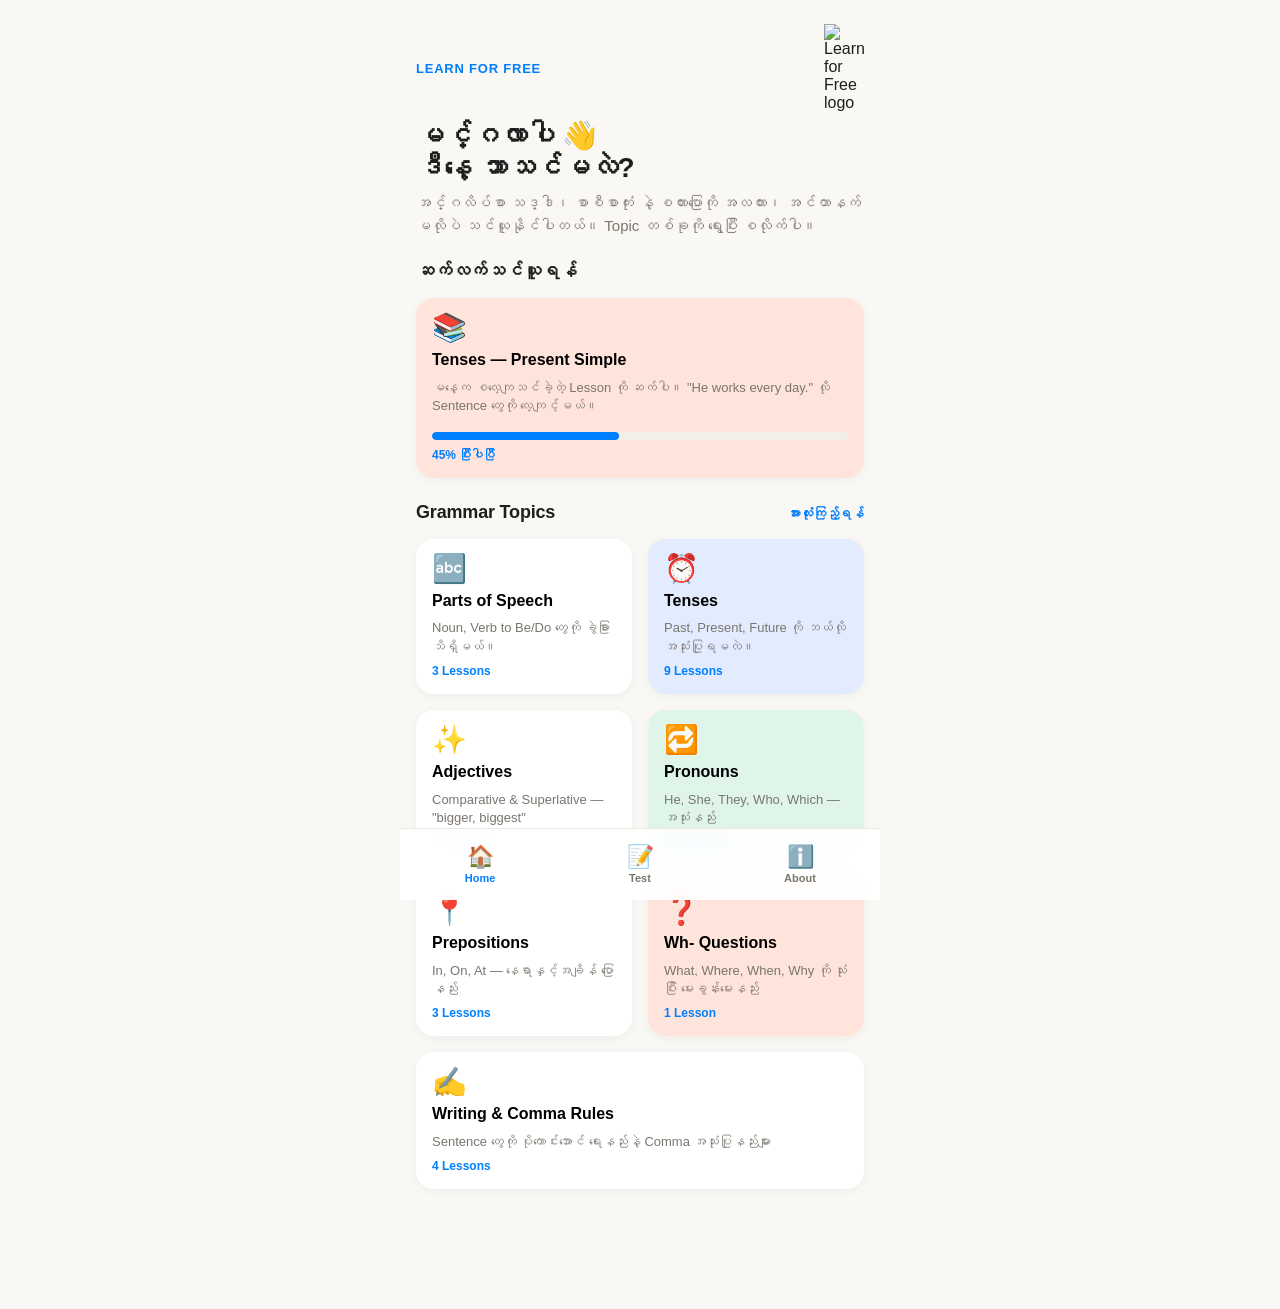
==== commit 542246fe: "Fix logo to use gradient SVG" ====
--- a/index.html
+++ b/index.html
@@ -26,7 +26,7 @@
         </div> -->
         <div class="view-header__toprow">
           <div class="view-header__eyebrow">Learn for Free</div>
-          <img src="icons/learn-for-free-icon.svg" alt="Learn for Free logo" class="view-header__logo-icon" />
+          <img src="./icons/learn-for-free-logo.svg" alt="Learn for Free logo" class="view-header__logo-icon" />
         </div>
 
         <h1 class="view-header__title">မင်္ဂလာပါ 👋<br />ဒီနေ့ ဘာသင်မလဲ?</h1>
@@ -178,7 +178,7 @@
          ============================================ -->
     <main id="view-about" class="view" data-view="about" hidden>
       <header class="view-header">
-        <img src="img/logo.jpg" alt="Learn for Free logo" class="about-logo" />
+        <img src="./icons/learn-for-free-logo.svg" alt="Learn for Free logo" class="about-logo" />
         <div class="view-header__eyebrow text-center">About</div>
         <h1 class="view-header__title text-center">Learn for Free အကြောင်း</h1>
         <p class="view-header__subtitle">
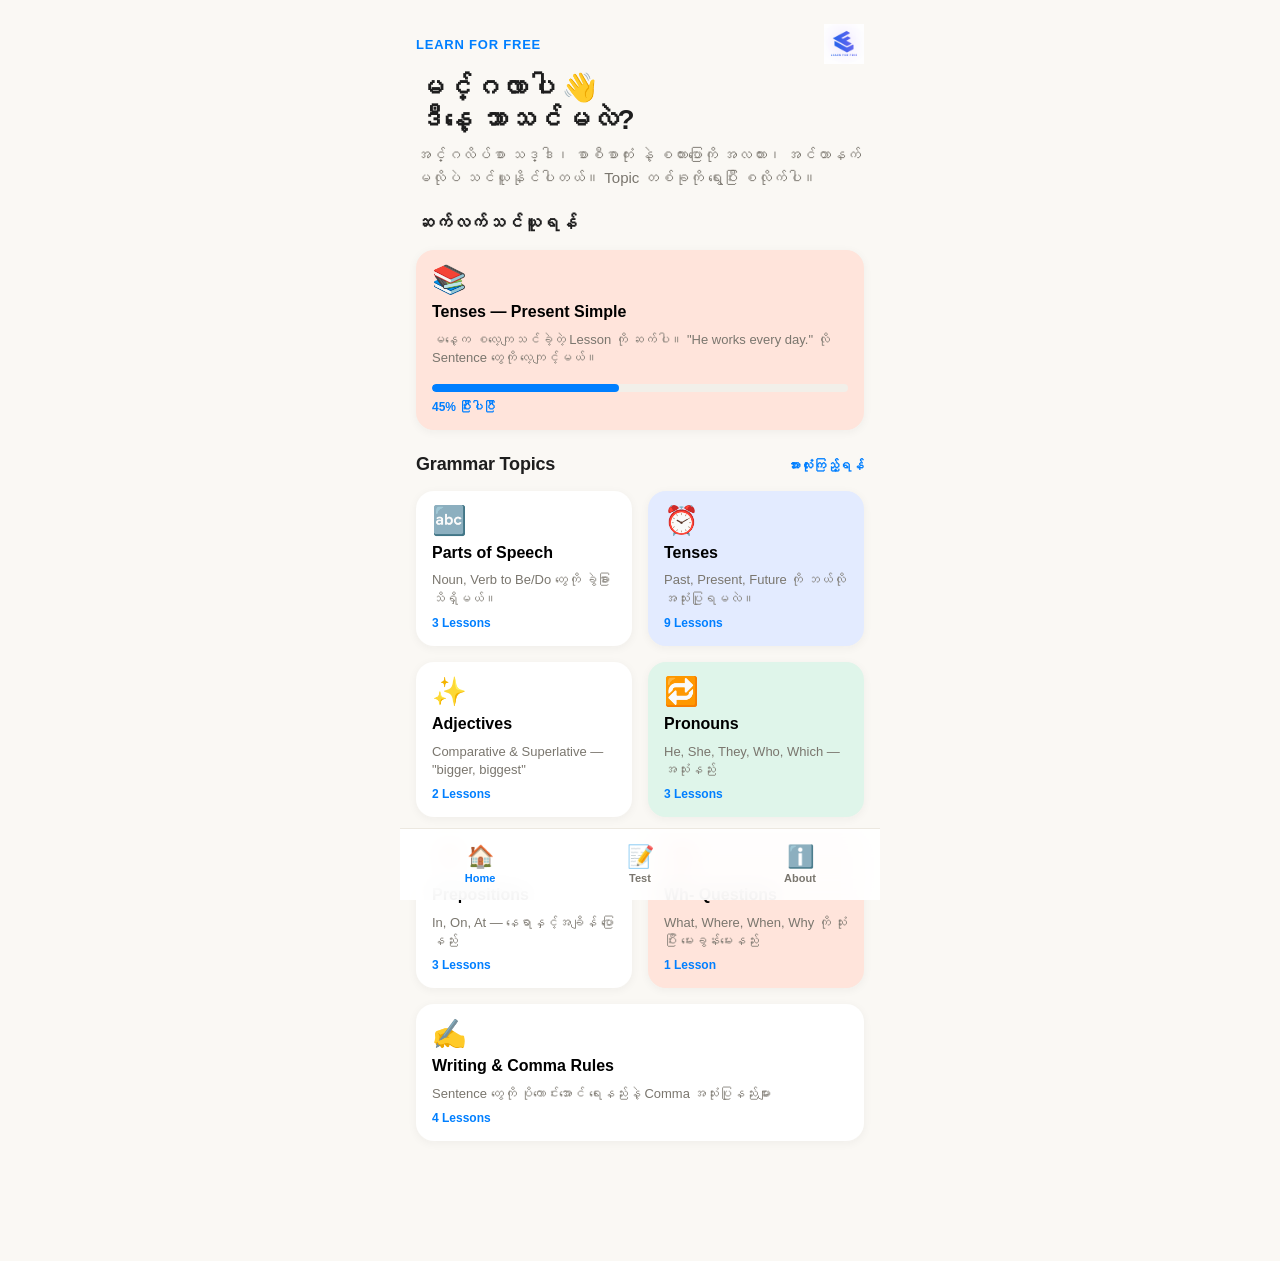
==== commit 34dce2ce: "replace svg with png" ====
--- a/index.html
+++ b/index.html
@@ -26,7 +26,7 @@
         </div> -->
         <div class="view-header__toprow">
           <div class="view-header__eyebrow">Learn for Free</div>
-          <img src="./icons/learn-for-free-logo.svg" alt="Learn for Free logo" class="view-header__logo-icon" />
+          <img src="./icons/learn-for-free-logo.png" alt="Learn for Free logo" class="view-header__logo-icon" />
         </div>
 
         <h1 class="view-header__title">မင်္ဂလာပါ 👋<br />ဒီနေ့ ဘာသင်မလဲ?</h1>
@@ -178,7 +178,7 @@
          ============================================ -->
     <main id="view-about" class="view" data-view="about" hidden>
       <header class="view-header">
-        <img src="./icons/learn-for-free-logo.svg" alt="Learn for Free logo" class="about-logo" />
+        <img src="./icons/learn-for-free-logo.png" alt="Learn for Free logo" class="about-logo" />
         <div class="view-header__eyebrow text-center">About</div>
         <h1 class="view-header__title text-center">Learn for Free အကြောင်း</h1>
         <p class="view-header__subtitle">
